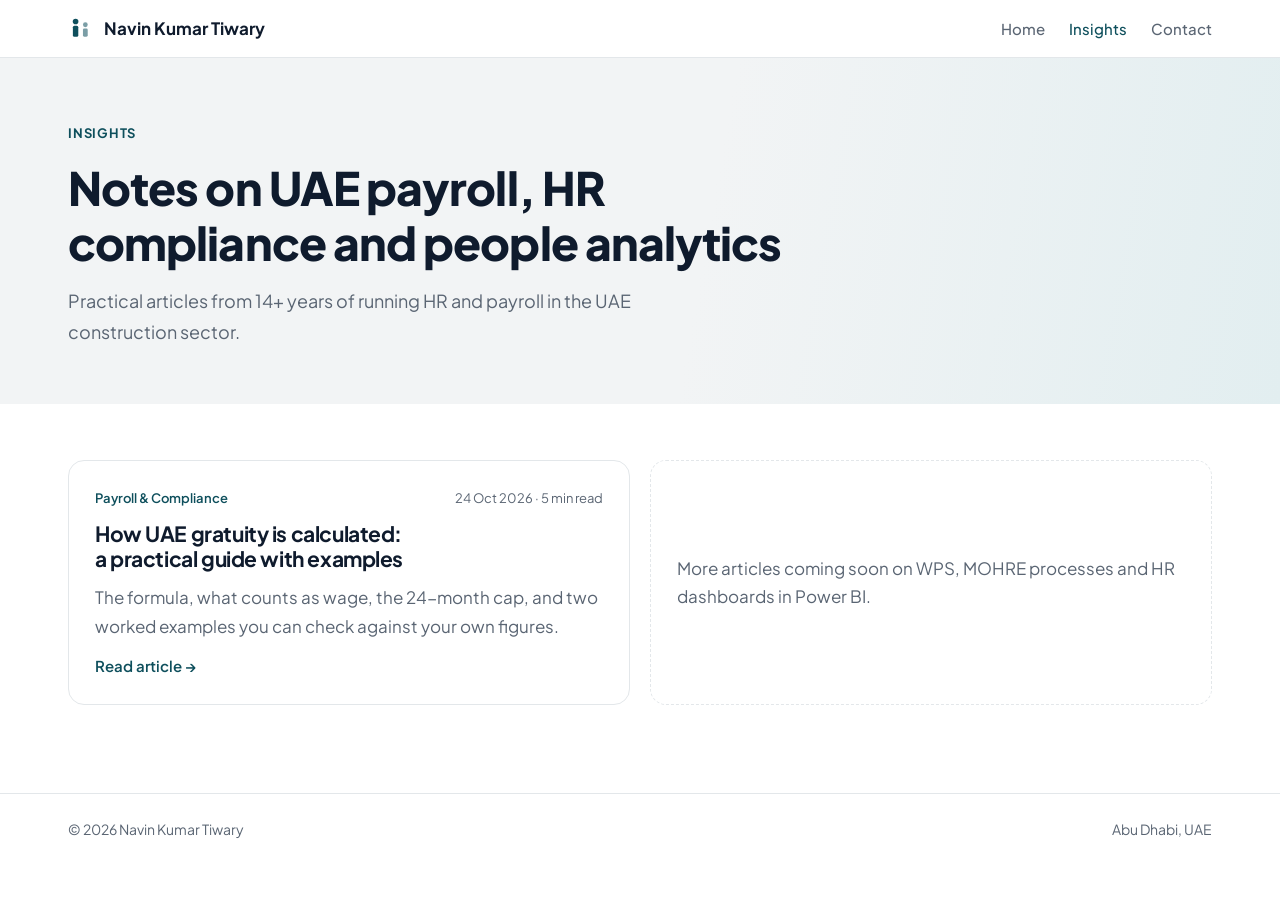
==== blog/index.html @ c8af09fb "Redesign portfolio with photo hero and light theme Co-Authored-By: Claude Opus 5.5 <noreply@anthropi" ====
<!doctype html>
<html lang="en">
<head>
<meta charset="utf-8">
<meta name="viewport" content="width=device-width, initial-scale=1, viewport-fit=cover">
<title>Insights · Navin Kumar Tiwary</title>
<meta name="description" content="Articles by Navin Kumar Tiwary on UAE payroll, HR compliance and HR analytics.">
<link rel="preconnect" href="https://fonts.googleapis.com">
<link rel="preconnect" href="https://fonts.gstatic.com" crossorigin>
<link rel="stylesheet" href="https://fonts.googleapis.com/css2?family=Plus+Jakarta+Sans:wght@400;500;600;700;800&display=swap">
<link rel="stylesheet" href="blog.css">
</head>
<body>

<header class="top">
  <div class="wrap">
    <a class="brand" href="../index.html"><svg class="lg" viewBox="0 0 24 24" fill="currentColor" aria-hidden="true"><circle cx="7" cy="6" r="2.6"/><rect x="4.5" y="10" width="5" height="10" rx="1.4"/><circle cx="16" cy="9" r="2.2" opacity=".55"/><rect x="13.8" y="12.5" width="4.4" height="7.5" rx="1.2" opacity=".55"/></svg><span class="brand-name">Navin Kumar Tiwary</span></a>
    <nav aria-label="Site">
      <a href="../index.html">Home</a>
      <a href="index.html" aria-current="page">Insights</a>
      <a href="../index.html#contact">Contact</a>
    </nav>
  </div>
</header>

<section class="pagehead">
  <div class="wrap">
    <p class="eyebrow">Insights</p>
    <h1>Notes on UAE payroll, HR compliance and people analytics</h1>
    <p class="sub">Practical articles from 14+ years of running HR and payroll in the UAE construction sector.</p>
  </div>
</section>

<main class="wrap list">

  <!-- ===== NEW POST CARD: copy this whole <a> block, paste it at the TOP of the list, and change the text and link ===== -->
  <a class="post-card" href="uae-gratuity-guide.html">
    <div class="row"><span class="cat">Payroll &amp; Compliance</span><span>24 Oct 2026 · 5 min read</span></div>
    <h2>How UAE gratuity is calculated: a practical guide with examples</h2>
    <p>The formula, what counts as wage, the 24-month cap, and two worked examples you can check against your own figures.</p>
    <span class="more">Read article →</span>
  </a>
  <!-- ===== END OF POST CARD ===== -->

  <div class="empty">More articles coming soon on WPS, MOHRE processes and HR dashboards in Power BI.</div>

</main>

<footer>
  <div class="wrap"><span>© 2026 Navin Kumar Tiwary</span><span>Abu Dhabi, UAE</span></div>
</footer>

</body>
</html>
---- blog/blog.css ----
/* Shared style for all blog pages. Same palette and font as the homepage. */
:root{
  --bg:#FFFFFF; --soft:#F2F4F5; --ink:#0F1B2D; --muted:#5A6573; --line:#E3E7EA;
  --accent:#0E4F5C; --accent-text:#0E4F5C; --accent-soft:#E2EEF0; --on-accent:#FFFFFF;
  --font:"Plus Jakarta Sans", "Segoe UI", system-ui, -apple-system, sans-serif;
  --mono:ui-monospace, Consolas, "Courier New", monospace;
}
@media (prefers-color-scheme: dark){
  :root:not([data-theme="light"]){
    --bg:#0C1317; --soft:#121C21; --ink:#E8EEF1; --muted:#9AA8B2; --line:#22303A;
    --accent:#1F7F8F; --accent-text:#6CC5D2; --accent-soft:#16292E; color-scheme:dark;
  }
}
:root[data-theme="dark"]{
  --bg:#0C1317; --soft:#121C21; --ink:#E8EEF1; --muted:#9AA8B2; --line:#22303A;
  --accent:#1F7F8F; --accent-text:#6CC5D2; --accent-soft:#16292E; color-scheme:dark;
}
*{box-sizing:border-box}
body{margin:0; background:var(--bg); color:var(--ink); font-family:var(--font); font-size:1.0625rem; line-height:1.7; -webkit-font-smoothing:antialiased}
a{color:inherit}
a:focus-visible{outline:2px solid var(--accent-text); outline-offset:3px; border-radius:6px}
h1,h2,h3{line-height:1.2; text-wrap:balance; margin:0; letter-spacing:-.02em}
.wrap{max-width:74rem; margin:0 auto; padding-left:max(20px, env(safe-area-inset-left, 0px)); padding-right:max(20px, env(safe-area-inset-right, 0px))}
.narrow{max-width:46rem}
.eyebrow{font-size:.8125rem; font-weight:700; letter-spacing:.06em; text-transform:uppercase; color:var(--accent-text); margin:0}

/* header */
.top{background:var(--bg); border-bottom:1px solid var(--line)}
.top .wrap{display:flex; align-items:center; justify-content:space-between; gap:16px; padding-block:14px}
.brand{display:flex; align-items:center; gap:10px; text-decoration:none; font-weight:700; font-size:1.0625rem}
.brand .lg{width:26px; height:26px; color:var(--accent-text)}
.top nav{display:flex; gap:24px; font-size:.9375rem; font-weight:500}
.top nav a{text-decoration:none; color:var(--muted)}
.top nav a:hover, .top nav a[aria-current]{color:var(--accent-text)}

/* page heading */
.pagehead{background:linear-gradient(100deg, var(--soft) 0%, var(--soft) 55%, var(--accent-soft) 100%)}
.pagehead .wrap{padding-block:64px 56px; display:flex; flex-direction:column; gap:16px}
.pagehead h1{font-size:clamp(2rem, 5vw, 2.875rem); font-weight:800}
.pagehead p.sub{color:var(--muted); font-size:1.125rem; max-width:40rem; margin:0}
.meta{display:flex; flex-wrap:wrap; gap:8px 18px; font-size:.875rem; color:var(--muted)}
.crumb{font-size:.875rem; color:var(--muted); margin:0}
.crumb a{color:var(--accent-text); font-weight:600; text-decoration:none}
.pagehead .eyebrow{color:var(--accent-text)}

/* blog list */
.list{padding-block:56px 88px; display:grid; grid-template-columns:repeat(2, minmax(0,1fr)); gap:20px}
.post-card{background:var(--bg); border:1px solid var(--line); border-radius:16px; padding:26px; display:flex; flex-direction:column; gap:12px; text-decoration:none; transition:box-shadow .2s}
.post-card:hover{box-shadow:0 14px 36px -14px rgba(15,27,45,.2)}
.post-card .row{display:flex; justify-content:space-between; gap:12px; flex-wrap:wrap; font-size:.8125rem; color:var(--muted)}
.post-card .cat{color:var(--accent-text); font-weight:600}
.post-card h2{font-size:1.3125rem; font-weight:700}
.post-card p{margin:0; color:var(--muted)}
.post-card .more{color:var(--accent-text); font-weight:600; font-size:.9375rem}
.empty{border:1px dashed var(--line); border-radius:16px; padding:26px; color:var(--muted); display:flex; align-items:center}

/* article */
article.post{padding-block:56px 40px}
.post p{margin:0 0 1.15em}
.post h2{font-size:1.5rem; font-weight:800; margin:2em 0 .7em}
.post h3{font-size:1.1875rem; font-weight:700; margin:1.6em 0 .5em}
.post ul, .post ol{padding-left:1.3em; margin:0 0 1.2em}
.post li{margin-bottom:.45em}
.post strong{font-weight:700}
.lead{font-size:1.1875rem; color:var(--muted)}
.callout{background:var(--accent-soft); border-radius:14px; padding:20px 22px; margin:1.6em 0}
.callout ul:last-child, .callout p:last-child{margin-bottom:0}
.callout .eyebrow{margin-bottom:8px}
.formula{font-family:var(--mono); font-size:.9375rem; background:var(--soft); border:1px solid var(--line); border-radius:10px; padding:14px 16px; margin:0 0 1.2em; overflow-x:auto; white-space:nowrap}
.tablewrap{overflow-x:auto; margin:0 0 1.4em; border:1px solid var(--line); border-radius:12px}
table{border-collapse:collapse; width:100%; background:var(--bg); font-size:.9688rem}
th, td{padding:11px 14px; text-align:left; border-bottom:1px solid var(--line); white-space:nowrap}
th{font-size:.75rem; letter-spacing:.06em; text-transform:uppercase; color:var(--muted); font-weight:600; background:var(--soft)}
td.num, th.num{text-align:right; font-variant-numeric:tabular-nums}
tr:last-child td{border-bottom:0}
tr.total td{font-weight:700}
.note{font-size:.9375rem; color:var(--muted)}

.author{margin:40px 0 72px; padding:24px; border:1px solid var(--line); border-radius:16px; background:var(--soft); display:flex; gap:18px; align-items:center}
.author .avatar{width:56px; height:56px; flex:none; border-radius:50%; object-fit:cover}
.author b{font-size:1.0625rem}
.author p{margin:2px 0 0; color:var(--muted); font-size:.9375rem}
.author a{color:var(--accent-text); font-weight:600}

footer{border-top:1px solid var(--line); color:var(--muted); font-size:.875rem}
footer .wrap{padding-block:24px; display:flex; justify-content:space-between; gap:12px; flex-wrap:wrap}
footer a{color:var(--accent-text); text-decoration:none; font-weight:600}

@media (max-width: 700px){
  .list{grid-template-columns:1fr}
  .top nav{gap:14px}
  .author{flex-direction:column; align-items:flex-start}
}
@media (max-width: 440px){ .brand span, .brand{font-size:.9375rem} }
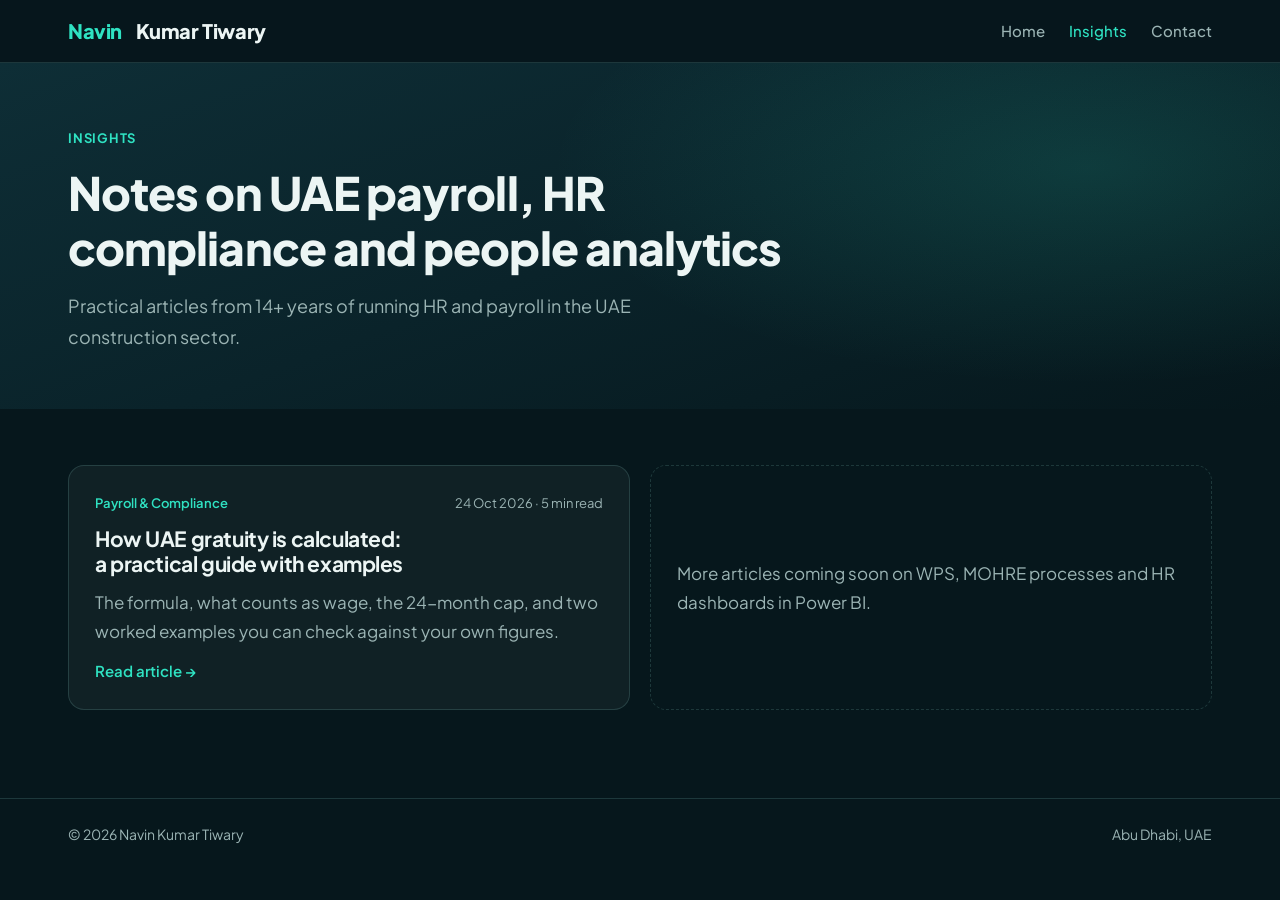
==== commit bdef86a8: "Redesign portfolio in dark teal style with cut-out portrait hero Co-Authored-By: Claude Opus 5.5 <no" ====
--- a/blog/index.html
+++ b/blog/index.html
@@ -14,7 +14,7 @@
 
 <header class="top">
   <div class="wrap">
-    <a class="brand" href="../index.html"><svg class="lg" viewBox="0 0 24 24" fill="currentColor" aria-hidden="true"><circle cx="7" cy="6" r="2.6"/><rect x="4.5" y="10" width="5" height="10" rx="1.4"/><circle cx="16" cy="9" r="2.2" opacity=".55"/><rect x="13.8" y="12.5" width="4.4" height="7.5" rx="1.2" opacity=".55"/></svg><span class="brand-name">Navin Kumar Tiwary</span></a>
+    <a class="brand" href="../index.html"><span class="mint">Navin</span>&nbsp;Kumar Tiwary</a>
     <nav aria-label="Site">
       <a href="../index.html">Home</a>
       <a href="index.html" aria-current="page">Insights</a>
--- a/blog/blog.css
+++ b/blog/blog.css
@@ -1,19 +1,10 @@
 /* Shared style for all blog pages. Same palette and font as the homepage. */
 :root{
-  --bg:#FFFFFF; --soft:#F2F4F5; --ink:#0F1B2D; --muted:#5A6573; --line:#E3E7EA;
-  --accent:#0E4F5C; --accent-text:#0E4F5C; --accent-soft:#E2EEF0; --on-accent:#FFFFFF;
+  --bg:#06171C; --soft:#0B252D; --ink:#ECF5F4; --muted:#9BB4B4; --line:rgba(150,230,215,.16);
+  --accent:#2FE2C2; --accent-text:#2FE2C2; --accent-soft:#0E2E36; --on-accent:#03231E;
   --font:"Plus Jakarta Sans", "Segoe UI", system-ui, -apple-system, sans-serif;
   --mono:ui-monospace, Consolas, "Courier New", monospace;
-}
-@media (prefers-color-scheme: dark){
-  :root:not([data-theme="light"]){
-    --bg:#0C1317; --soft:#121C21; --ink:#E8EEF1; --muted:#9AA8B2; --line:#22303A;
-    --accent:#1F7F8F; --accent-text:#6CC5D2; --accent-soft:#16292E; color-scheme:dark;
-  }
-}
-:root[data-theme="dark"]{
-  --bg:#0C1317; --soft:#121C21; --ink:#E8EEF1; --muted:#9AA8B2; --line:#22303A;
-  --accent:#1F7F8F; --accent-text:#6CC5D2; --accent-soft:#16292E; color-scheme:dark;
+  color-scheme:dark;
 }
 *{box-sizing:border-box}
 body{margin:0; background:var(--bg); color:var(--ink); font-family:var(--font); font-size:1.0625rem; line-height:1.7; -webkit-font-smoothing:antialiased}
@@ -25,7 +16,7 @@
 .eyebrow{font-size:.8125rem; font-weight:700; letter-spacing:.06em; text-transform:uppercase; color:var(--accent-text); margin:0}
 
 /* header */
-.top{background:var(--bg); border-bottom:1px solid var(--line)}
+.top{background:rgba(6,23,28,.9); border-bottom:1px solid var(--line)}
 .top .wrap{display:flex; align-items:center; justify-content:space-between; gap:16px; padding-block:14px}
 .brand{display:flex; align-items:center; gap:10px; text-decoration:none; font-weight:700; font-size:1.0625rem}
 .brand .lg{width:26px; height:26px; color:var(--accent-text)}
@@ -34,7 +25,7 @@
 .top nav a:hover, .top nav a[aria-current]{color:var(--accent-text)}
 
 /* page heading */
-.pagehead{background:linear-gradient(100deg, var(--soft) 0%, var(--soft) 55%, var(--accent-soft) 100%)}
+.pagehead{background:radial-gradient(ellipse 60% 90% at 85% 30%, rgba(47,226,194,.14), transparent 70%), linear-gradient(160deg, #0E2E36, #0A232A 50%, var(--bg))}
 .pagehead .wrap{padding-block:64px 56px; display:flex; flex-direction:column; gap:16px}
 .pagehead h1{font-size:clamp(2rem, 5vw, 2.875rem); font-weight:800}
 .pagehead p.sub{color:var(--muted); font-size:1.125rem; max-width:40rem; margin:0}
@@ -45,8 +36,8 @@
 
 /* blog list */
 .list{padding-block:56px 88px; display:grid; grid-template-columns:repeat(2, minmax(0,1fr)); gap:20px}
-.post-card{background:var(--bg); border:1px solid var(--line); border-radius:16px; padding:26px; display:flex; flex-direction:column; gap:12px; text-decoration:none; transition:box-shadow .2s}
-.post-card:hover{box-shadow:0 14px 36px -14px rgba(15,27,45,.2)}
+.post-card{background:rgba(255,255,255,.045); border:1px solid var(--line); border-radius:16px; padding:26px; display:flex; flex-direction:column; gap:12px; text-decoration:none; transition:box-shadow .2s}
+.post-card:hover{border-color:rgba(47,226,194,.5)}
 .post-card .row{display:flex; justify-content:space-between; gap:12px; flex-wrap:wrap; font-size:.8125rem; color:var(--muted)}
 .post-card .cat{color:var(--accent-text); font-weight:600}
 .post-card h2{font-size:1.3125rem; font-weight:700}
@@ -92,3 +83,7 @@
   .author{flex-direction:column; align-items:flex-start}
 }
 @media (max-width: 440px){ .brand span, .brand{font-size:.9375rem} }
+
+.brand{font-weight:800; font-size:1.25rem; letter-spacing:-.02em}
+.brand .mint{color:var(--accent-text)}
+.top nav a[aria-current]{color:var(--accent-text)}
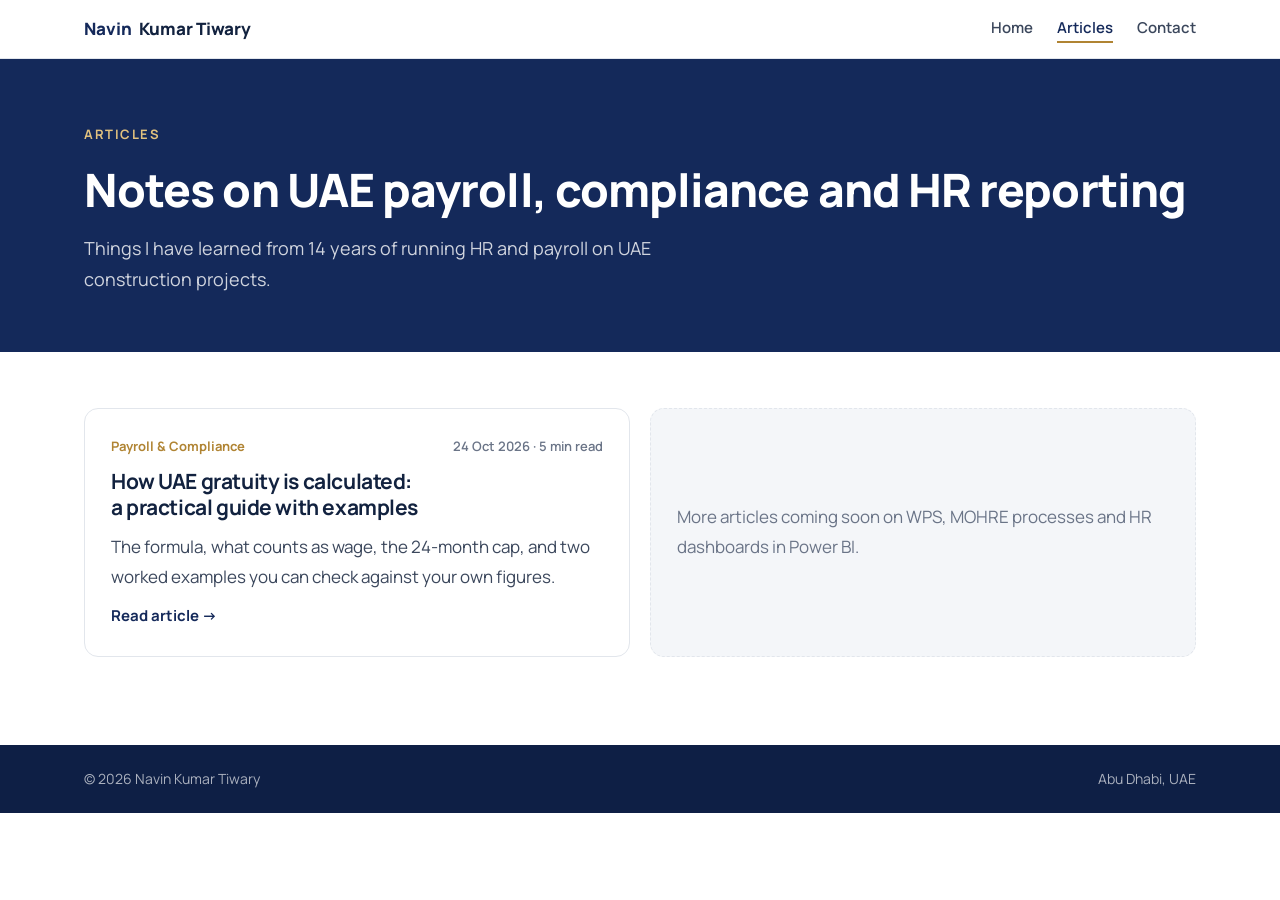
==== commit 993730fa: "Redesign portfolio in navy and white with new headshot and rewritten copy Co-Authored-By: Claude Opu" ====
--- a/blog/index.html
+++ b/blog/index.html
@@ -3,11 +3,11 @@
 <head>
 <meta charset="utf-8">
 <meta name="viewport" content="width=device-width, initial-scale=1, viewport-fit=cover">
-<title>Insights · Navin Kumar Tiwary</title>
+<title>Articles · Navin Kumar Tiwary</title>
 <meta name="description" content="Articles by Navin Kumar Tiwary on UAE payroll, HR compliance and HR analytics.">
 <link rel="preconnect" href="https://fonts.googleapis.com">
 <link rel="preconnect" href="https://fonts.gstatic.com" crossorigin>
-<link rel="stylesheet" href="https://fonts.googleapis.com/css2?family=Plus+Jakarta+Sans:wght@400;500;600;700;800&display=swap">
+<link rel="stylesheet" href="https://fonts.googleapis.com/css2?family=Manrope:wght@400;500;600;700;800&display=swap">
 <link rel="stylesheet" href="blog.css">
 </head>
 <body>
@@ -17,7 +17,7 @@
     <a class="brand" href="../index.html"><span class="mint">Navin</span>&nbsp;Kumar Tiwary</a>
     <nav aria-label="Site">
       <a href="../index.html">Home</a>
-      <a href="index.html" aria-current="page">Insights</a>
+      <a href="index.html" aria-current="page">Articles</a>
       <a href="../index.html#contact">Contact</a>
     </nav>
   </div>
@@ -25,9 +25,9 @@
 
 <section class="pagehead">
   <div class="wrap">
-    <p class="eyebrow">Insights</p>
-    <h1>Notes on UAE payroll, HR compliance and people analytics</h1>
-    <p class="sub">Practical articles from 14+ years of running HR and payroll in the UAE construction sector.</p>
+    <p class="eyebrow">Articles</p>
+    <h1>Notes on UAE payroll, compliance and HR reporting</h1>
+    <p class="sub">Things I have learned from 14 years of running HR and payroll on UAE construction projects.</p>
   </div>
 </section>
 
--- a/blog/blog.css
+++ b/blog/blog.css
@@ -1,49 +1,51 @@
-/* Shared style for all blog pages. Same palette and font as the homepage. */
+/* Shared style for all blog pages. Same navy & white look as the homepage. */
 :root{
-  --bg:#06171C; --soft:#0B252D; --ink:#ECF5F4; --muted:#9BB4B4; --line:rgba(150,230,215,.16);
-  --accent:#2FE2C2; --accent-text:#2FE2C2; --accent-soft:#0E2E36; --on-accent:#03231E;
-  --font:"Plus Jakarta Sans", "Segoe UI", system-ui, -apple-system, sans-serif;
+  --bg:#FFFFFF; --soft:#F4F6F9; --ink:#12223F; --text:#3B475C; --muted:#6A7487; --line:#E2E6EC;
+  --navy:#14295A; --gold:#B08433; --gold-soft:#F6EEDF;
+  --accent:#14295A; --accent-text:#14295A; --accent-soft:#F6EEDF; --on-accent:#FFFFFF;
+  --font:"Manrope", "Segoe UI", system-ui, -apple-system, sans-serif;
   --mono:ui-monospace, Consolas, "Courier New", monospace;
-  color-scheme:dark;
+  color-scheme:light;
 }
 *{box-sizing:border-box}
-body{margin:0; background:var(--bg); color:var(--ink); font-family:var(--font); font-size:1.0625rem; line-height:1.7; -webkit-font-smoothing:antialiased}
+body{margin:0; background:var(--bg); color:var(--text); font-family:var(--font); font-size:1.0625rem; line-height:1.75; -webkit-font-smoothing:antialiased}
 a{color:inherit}
-a:focus-visible{outline:2px solid var(--accent-text); outline-offset:3px; border-radius:6px}
-h1,h2,h3{line-height:1.2; text-wrap:balance; margin:0; letter-spacing:-.02em}
-.wrap{max-width:74rem; margin:0 auto; padding-left:max(20px, env(safe-area-inset-left, 0px)); padding-right:max(20px, env(safe-area-inset-right, 0px))}
+a:focus-visible{outline:2px solid var(--gold); outline-offset:3px; border-radius:6px}
+h1,h2,h3{line-height:1.2; text-wrap:balance; margin:0; letter-spacing:-.02em; color:var(--ink)}
+.wrap{max-width:72rem; margin:0 auto; padding-left:max(20px, env(safe-area-inset-left, 0px)); padding-right:max(20px, env(safe-area-inset-right, 0px))}
 .narrow{max-width:46rem}
-.eyebrow{font-size:.8125rem; font-weight:700; letter-spacing:.06em; text-transform:uppercase; color:var(--accent-text); margin:0}
+.eyebrow{font-size:.8125rem; font-weight:700; letter-spacing:.12em; text-transform:uppercase; color:var(--gold); margin:0}
 
 /* header */
-.top{background:rgba(6,23,28,.9); border-bottom:1px solid var(--line)}
+.top{background:#fff; border-bottom:1px solid var(--line)}
 .top .wrap{display:flex; align-items:center; justify-content:space-between; gap:16px; padding-block:14px}
-.brand{display:flex; align-items:center; gap:10px; text-decoration:none; font-weight:700; font-size:1.0625rem}
-.brand .lg{width:26px; height:26px; color:var(--accent-text)}
-.top nav{display:flex; gap:24px; font-size:.9375rem; font-weight:500}
-.top nav a{text-decoration:none; color:var(--muted)}
-.top nav a:hover, .top nav a[aria-current]{color:var(--accent-text)}
+.brand{display:flex; align-items:center; gap:4px; text-decoration:none; font-weight:800; font-size:1.0625rem; color:var(--ink)}
+.brand .mint{color:var(--navy)}
+.top nav{display:flex; gap:24px; font-size:.9375rem; font-weight:600}
+.top nav a{text-decoration:none; color:var(--text)}
+.top nav a:hover, .top nav a[aria-current]{color:var(--navy)}
+.top nav a[aria-current]{border-bottom:2px solid var(--gold)}
 
 /* page heading */
-.pagehead{background:radial-gradient(ellipse 60% 90% at 85% 30%, rgba(47,226,194,.14), transparent 70%), linear-gradient(160deg, #0E2E36, #0A232A 50%, var(--bg))}
+.pagehead{background:var(--navy); color:#fff}
 .pagehead .wrap{padding-block:64px 56px; display:flex; flex-direction:column; gap:16px}
-.pagehead h1{font-size:clamp(2rem, 5vw, 2.875rem); font-weight:800}
-.pagehead p.sub{color:var(--muted); font-size:1.125rem; max-width:40rem; margin:0}
-.meta{display:flex; flex-wrap:wrap; gap:8px 18px; font-size:.875rem; color:var(--muted)}
-.crumb{font-size:.875rem; color:var(--muted); margin:0}
-.crumb a{color:var(--accent-text); font-weight:600; text-decoration:none}
-.pagehead .eyebrow{color:var(--accent-text)}
+.pagehead h1{font-size:clamp(2rem, 5vw, 2.875rem); font-weight:800; color:#fff}
+.pagehead p.sub{color:rgba(255,255,255,.8); font-size:1.125rem; max-width:40rem; margin:0}
+.pagehead .eyebrow{color:#E2C27F}
+.meta{display:flex; flex-wrap:wrap; gap:8px 18px; font-size:.875rem; color:rgba(255,255,255,.7)}
+.crumb{font-size:.875rem; color:rgba(255,255,255,.7); margin:0}
+.crumb a{color:#E2C27F; font-weight:700; text-decoration:none}
 
 /* blog list */
 .list{padding-block:56px 88px; display:grid; grid-template-columns:repeat(2, minmax(0,1fr)); gap:20px}
-.post-card{background:rgba(255,255,255,.045); border:1px solid var(--line); border-radius:16px; padding:26px; display:flex; flex-direction:column; gap:12px; text-decoration:none; transition:box-shadow .2s}
-.post-card:hover{border-color:rgba(47,226,194,.5)}
-.post-card .row{display:flex; justify-content:space-between; gap:12px; flex-wrap:wrap; font-size:.8125rem; color:var(--muted)}
-.post-card .cat{color:var(--accent-text); font-weight:600}
+.post-card{background:#fff; border:1px solid var(--line); border-radius:14px; padding:26px; display:flex; flex-direction:column; gap:12px; text-decoration:none; transition:box-shadow .2s}
+.post-card:hover{box-shadow:0 18px 40px -22px rgba(18,34,63,.3)}
+.post-card .row{display:flex; justify-content:space-between; gap:12px; flex-wrap:wrap; font-size:.8125rem; color:var(--muted); font-weight:600}
+.post-card .cat{color:var(--gold); font-weight:700}
 .post-card h2{font-size:1.3125rem; font-weight:700}
-.post-card p{margin:0; color:var(--muted)}
-.post-card .more{color:var(--accent-text); font-weight:600; font-size:.9375rem}
-.empty{border:1px dashed var(--line); border-radius:16px; padding:26px; color:var(--muted); display:flex; align-items:center}
+.post-card p{margin:0; color:var(--text)}
+.post-card .more{color:var(--navy); font-weight:700; font-size:.9375rem}
+.empty{border:1px dashed var(--line); border-radius:14px; padding:26px; color:var(--muted); display:flex; align-items:center; background:var(--soft)}
 
 /* article */
 article.post{padding-block:56px 40px}
@@ -52,38 +54,34 @@
 .post h3{font-size:1.1875rem; font-weight:700; margin:1.6em 0 .5em}
 .post ul, .post ol{padding-left:1.3em; margin:0 0 1.2em}
 .post li{margin-bottom:.45em}
-.post strong{font-weight:700}
+.post li::marker{color:var(--gold)}
+.post strong{font-weight:700; color:var(--ink)}
 .lead{font-size:1.1875rem; color:var(--muted)}
-.callout{background:var(--accent-soft); border-radius:14px; padding:20px 22px; margin:1.6em 0}
+.callout{background:var(--gold-soft); border-left:3px solid var(--gold); border-radius:10px; padding:20px 22px; margin:1.6em 0}
 .callout ul:last-child, .callout p:last-child{margin-bottom:0}
 .callout .eyebrow{margin-bottom:8px}
-.formula{font-family:var(--mono); font-size:.9375rem; background:var(--soft); border:1px solid var(--line); border-radius:10px; padding:14px 16px; margin:0 0 1.2em; overflow-x:auto; white-space:nowrap}
+.formula{font-family:var(--mono); font-size:.9375rem; background:var(--soft); border:1px solid var(--line); border-radius:10px; padding:14px 16px; margin:0 0 1.2em; overflow-x:auto; white-space:nowrap; color:var(--ink)}
 .tablewrap{overflow-x:auto; margin:0 0 1.4em; border:1px solid var(--line); border-radius:12px}
-table{border-collapse:collapse; width:100%; background:var(--bg); font-size:.9688rem}
+table{border-collapse:collapse; width:100%; background:#fff; font-size:.9688rem}
 th, td{padding:11px 14px; text-align:left; border-bottom:1px solid var(--line); white-space:nowrap}
-th{font-size:.75rem; letter-spacing:.06em; text-transform:uppercase; color:var(--muted); font-weight:600; background:var(--soft)}
+th{font-size:.75rem; letter-spacing:.06em; text-transform:uppercase; color:var(--muted); font-weight:700; background:var(--soft)}
 td.num, th.num{text-align:right; font-variant-numeric:tabular-nums}
 tr:last-child td{border-bottom:0}
-tr.total td{font-weight:700}
+tr.total td{font-weight:800; color:var(--ink)}
 .note{font-size:.9375rem; color:var(--muted)}
 
-.author{margin:40px 0 72px; padding:24px; border:1px solid var(--line); border-radius:16px; background:var(--soft); display:flex; gap:18px; align-items:center}
-.author .avatar{width:56px; height:56px; flex:none; border-radius:50%; object-fit:cover}
-.author b{font-size:1.0625rem}
+.author{margin:40px 0 72px; padding:24px; border:1px solid var(--line); border-radius:14px; background:var(--soft); display:flex; gap:18px; align-items:center}
+.author .avatar{width:60px; height:60px; flex:none; border-radius:50%; object-fit:cover}
+.author b{font-size:1.0625rem; color:var(--ink)}
 .author p{margin:2px 0 0; color:var(--muted); font-size:.9375rem}
-.author a{color:var(--accent-text); font-weight:600}
+.author a{color:var(--navy); font-weight:700}
 
-footer{border-top:1px solid var(--line); color:var(--muted); font-size:.875rem}
-footer .wrap{padding-block:24px; display:flex; justify-content:space-between; gap:12px; flex-wrap:wrap}
-footer a{color:var(--accent-text); text-decoration:none; font-weight:600}
+footer{background:#0E1F45; color:rgba(255,255,255,.65); font-size:.875rem}
+footer .wrap{padding-block:22px; display:flex; justify-content:space-between; gap:12px; flex-wrap:wrap}
+footer a{color:#E2C27F; text-decoration:none; font-weight:700}
 
 @media (max-width: 700px){
   .list{grid-template-columns:1fr}
   .top nav{gap:14px}
   .author{flex-direction:column; align-items:flex-start}
 }
-@media (max-width: 440px){ .brand span, .brand{font-size:.9375rem} }
-
-.brand{font-weight:800; font-size:1.25rem; letter-spacing:-.02em}
-.brand .mint{color:var(--accent-text)}
-.top nav a[aria-current]{color:var(--accent-text)}
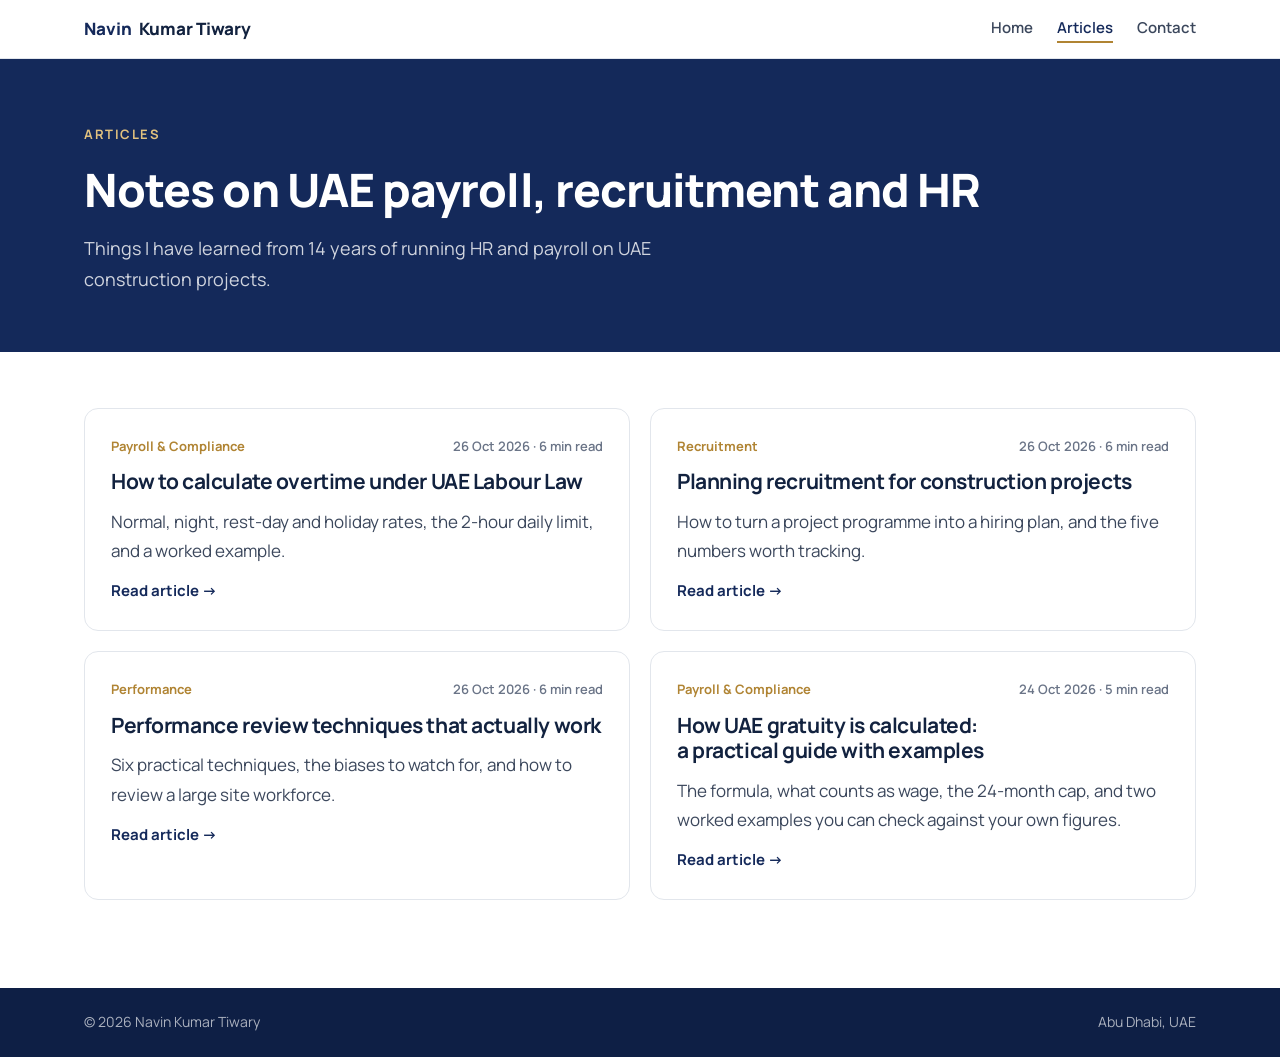
==== commit f7d1474a: "Add real figures, measured case study result and three new articles Co-Authored-By: Claude Opus 5.5 " ====
--- a/blog/index.html
+++ b/blog/index.html
@@ -4,7 +4,7 @@
 <meta charset="utf-8">
 <meta name="viewport" content="width=device-width, initial-scale=1, viewport-fit=cover">
 <title>Articles · Navin Kumar Tiwary</title>
-<meta name="description" content="Articles by Navin Kumar Tiwary on UAE payroll, HR compliance and HR analytics.">
+<meta name="description" content="Articles by Navin Kumar Tiwary on UAE payroll, recruitment, performance and HR compliance.">
 <link rel="preconnect" href="https://fonts.googleapis.com">
 <link rel="preconnect" href="https://fonts.gstatic.com" crossorigin>
 <link rel="stylesheet" href="https://fonts.googleapis.com/css2?family=Manrope:wght@400;500;600;700;800&display=swap">
@@ -26,23 +26,42 @@
 <section class="pagehead">
   <div class="wrap">
     <p class="eyebrow">Articles</p>
-    <h1>Notes on UAE payroll, compliance and HR reporting</h1>
+    <h1>Notes on UAE payroll, recruitment and HR</h1>
     <p class="sub">Things I have learned from 14 years of running HR and payroll on UAE construction projects.</p>
   </div>
 </section>
 
 <main class="wrap list">
 
-  <!-- ===== NEW POST CARD: copy this whole <a> block, paste it at the TOP of the list, and change the text and link ===== -->
+  <!-- ===== NEW POST CARD: copy one whole <a> block, paste it at the TOP of the list, and change the text and link ===== -->
+  <a class="post-card" href="uae-overtime-calculation.html">
+    <div class="row"><span class="cat">Payroll &amp; Compliance</span><span>26 Oct 2026 · 6 min read</span></div>
+    <h2>How to calculate overtime under UAE Labour Law</h2>
+    <p>Normal, night, rest-day and holiday rates, the 2-hour daily limit, and a worked example.</p>
+    <span class="more">Read article →</span>
+  </a>
+  <!-- ===== END OF POST CARD ===== -->
+
+  <a class="post-card" href="recruitment-planning-construction.html">
+    <div class="row"><span class="cat">Recruitment</span><span>26 Oct 2026 · 6 min read</span></div>
+    <h2>Planning recruitment for construction projects</h2>
+    <p>How to turn a project programme into a hiring plan, and the five numbers worth tracking.</p>
+    <span class="more">Read article →</span>
+  </a>
+
+  <a class="post-card" href="performance-review-techniques.html">
+    <div class="row"><span class="cat">Performance</span><span>26 Oct 2026 · 6 min read</span></div>
+    <h2>Performance review techniques that actually work</h2>
+    <p>Six practical techniques, the biases to watch for, and how to review a large site workforce.</p>
+    <span class="more">Read article →</span>
+  </a>
+
   <a class="post-card" href="uae-gratuity-guide.html">
     <div class="row"><span class="cat">Payroll &amp; Compliance</span><span>24 Oct 2026 · 5 min read</span></div>
     <h2>How UAE gratuity is calculated: a practical guide with examples</h2>
     <p>The formula, what counts as wage, the 24-month cap, and two worked examples you can check against your own figures.</p>
     <span class="more">Read article →</span>
   </a>
-  <!-- ===== END OF POST CARD ===== -->
-
-  <div class="empty">More articles coming soon on WPS, MOHRE processes and HR dashboards in Power BI.</div>
 
 </main>
 
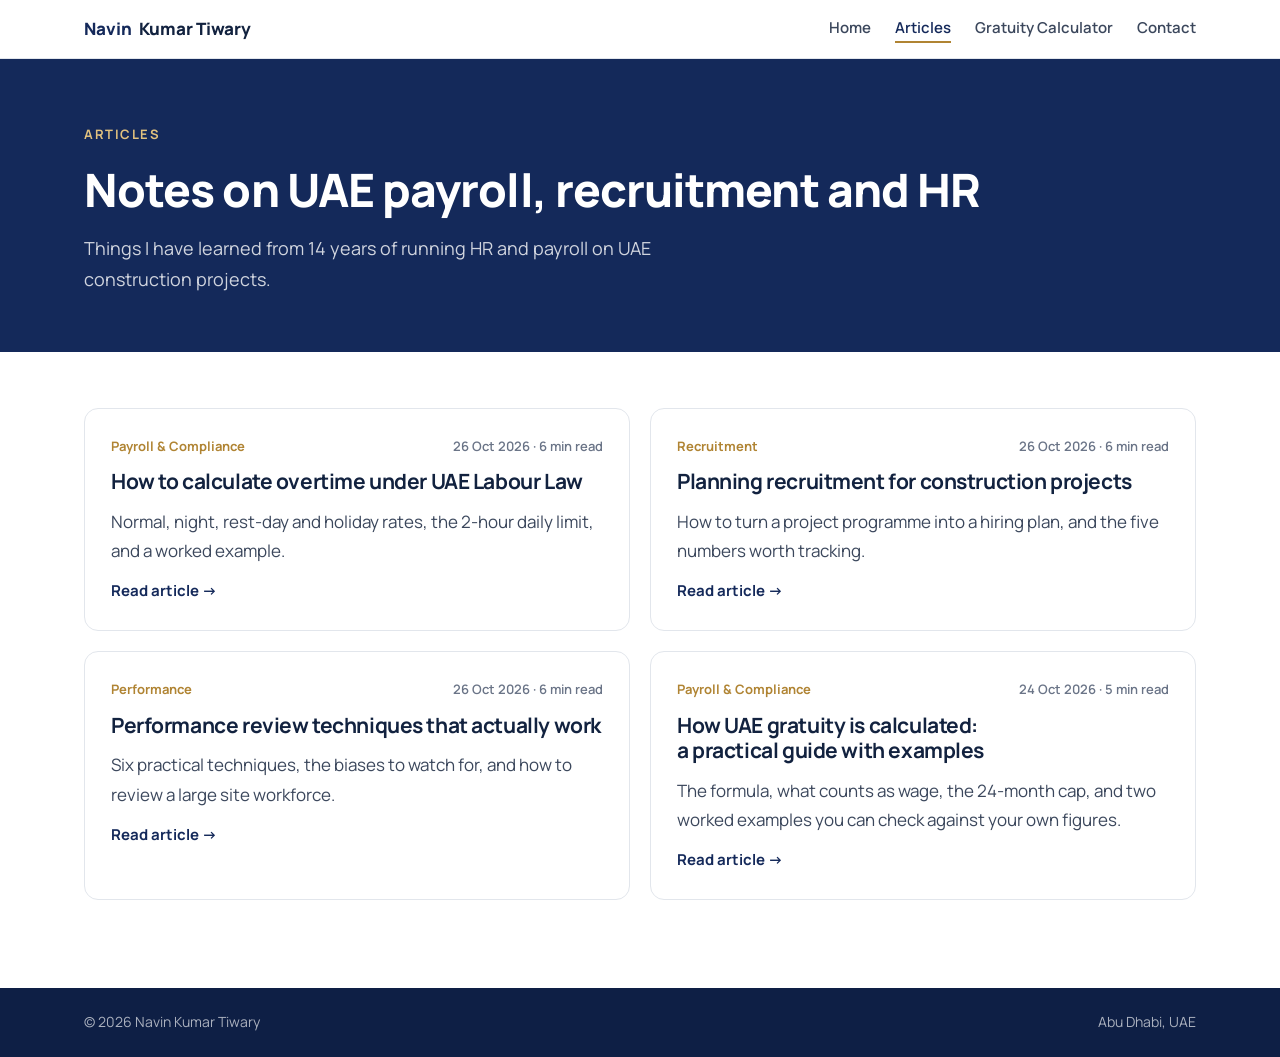
==== commit a3a0ed05: "Add UAE gratuity calculator page and menu tab Co-Authored-By: Claude Opus 5.5 <noreply@anthropic.com" ====
--- a/blog/index.html
+++ b/blog/index.html
@@ -18,6 +18,7 @@
     <nav aria-label="Site">
       <a href="../index.html">Home</a>
       <a href="index.html" aria-current="page">Articles</a>
+      <a href="../tools/gratuity-calculator.html">Gratuity Calculator</a>
       <a href="../index.html#contact">Contact</a>
     </nav>
   </div>
--- a/blog/blog.css
+++ b/blog/blog.css
@@ -85,3 +85,5 @@
   .top nav{gap:14px}
   .author{flex-direction:column; align-items:flex-start}
 }
+
+@media (max-width: 520px){ .top .wrap{flex-wrap:wrap; row-gap:8px} .top nav{gap:12px; flex-wrap:wrap} }
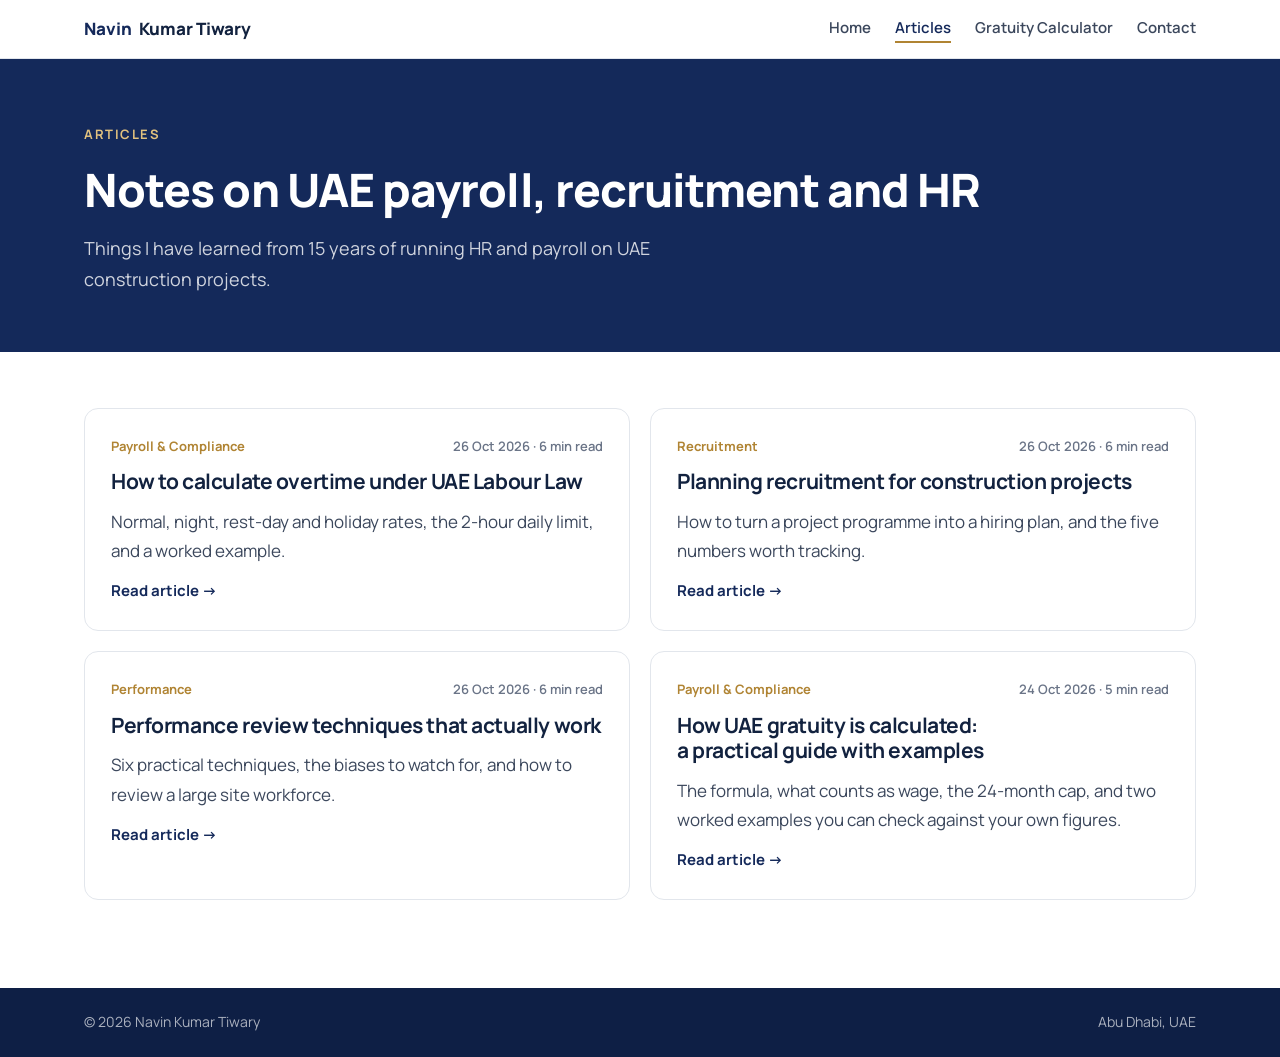
==== commit 0ca4ddff: "Show tenure per role and auto-update total experience monthly Co-Authored-By: Claude Opus 5.5 <norep" ====
--- a/blog/index.html
+++ b/blog/index.html
@@ -28,7 +28,7 @@
   <div class="wrap">
     <p class="eyebrow">Articles</p>
     <h1>Notes on UAE payroll, recruitment and HR</h1>
-    <p class="sub">Things I have learned from 14 years of running HR and payroll on UAE construction projects.</p>
+    <p class="sub">Things I have learned from <span data-exp="years">14</span> years of running HR and payroll on UAE construction projects.</p>
   </div>
 </section>
 
@@ -70,5 +70,6 @@
   <div class="wrap"><span>© 2026 Navin Kumar Tiwary</span><span>Abu Dhabi, UAE</span></div>
 </footer>
 
+<script src="../assets/experience.js"></script>
 </body>
 </html>
--- a/blog/blog.css
+++ b/blog/blog.css
@@ -87,3 +87,7 @@
 }
 
 @media (max-width: 520px){ .top .wrap{flex-wrap:wrap; row-gap:8px} .top nav{gap:12px; flex-wrap:wrap} }
+
+.sources{padding-left:1.2em}
+.sources li{margin-bottom:.6em; font-size:.9688rem}
+.sources a{color:var(--navy); font-weight:700}
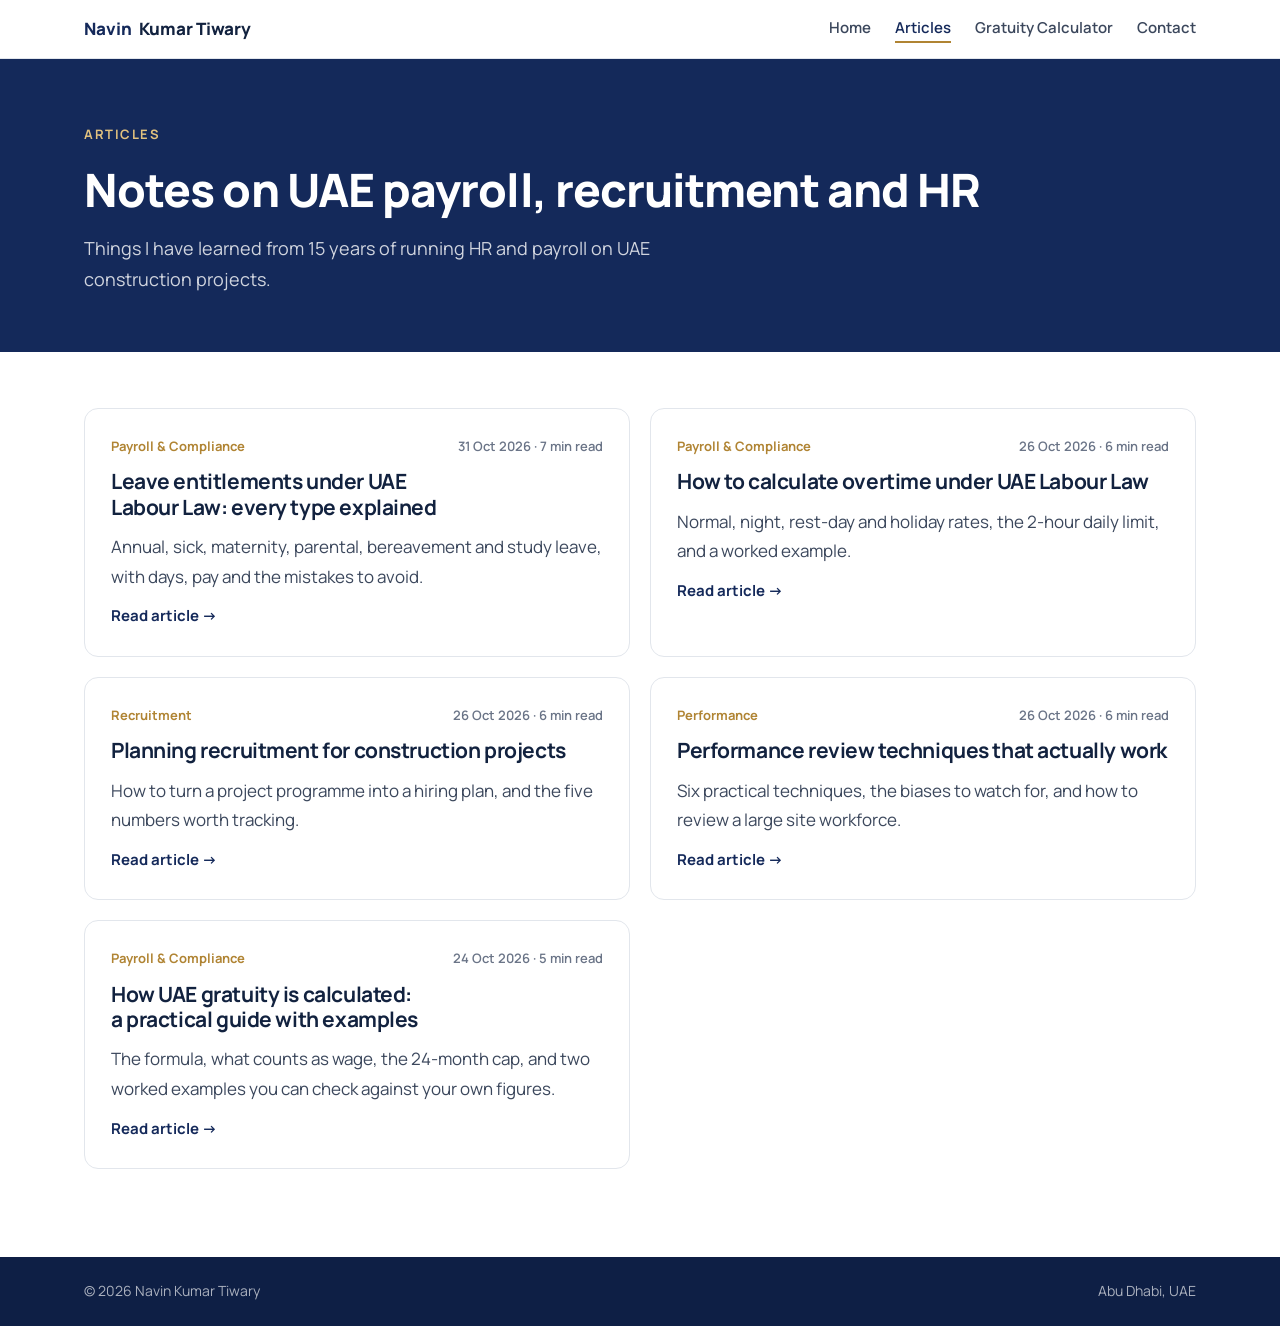
==== commit c211fe72: "Add article on UAE leave entitlements Co-Authored-By: Claude Opus 5.5 <noreply@anthropic.com> Claude" ====
--- a/blog/index.html
+++ b/blog/index.html
@@ -35,6 +35,13 @@
 <main class="wrap list">
 
   <!-- ===== NEW POST CARD: copy one whole <a> block, paste it at the TOP of the list, and change the text and link ===== -->
+  <a class="post-card" href="uae-leave-entitlements.html">
+    <div class="row"><span class="cat">Payroll &amp; Compliance</span><span>31 Oct 2026 · 7 min read</span></div>
+    <h2>Leave entitlements under UAE Labour Law: every type explained</h2>
+    <p>Annual, sick, maternity, parental, bereavement and study leave, with days, pay and the mistakes to avoid.</p>
+    <span class="more">Read article →</span>
+  </a>
+
   <a class="post-card" href="uae-overtime-calculation.html">
     <div class="row"><span class="cat">Payroll &amp; Compliance</span><span>26 Oct 2026 · 6 min read</span></div>
     <h2>How to calculate overtime under UAE Labour Law</h2>
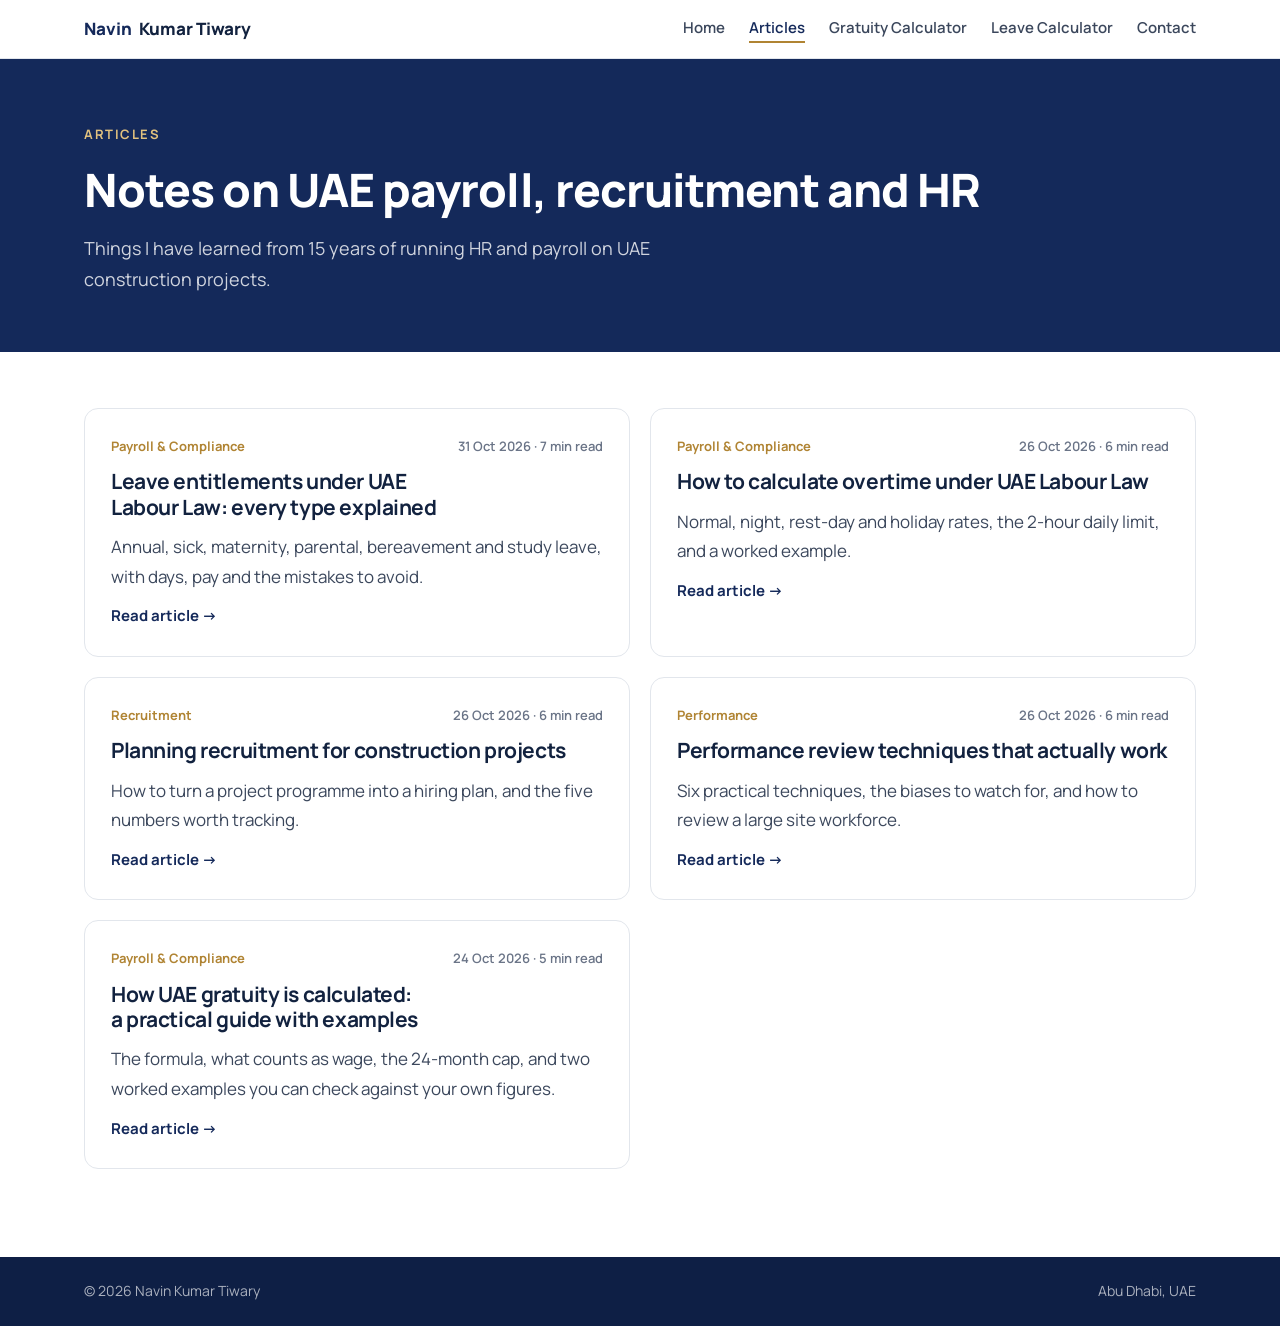
==== commit 12a566a8: "Add UAE leave calculator and menu tab Co-Authored-By: Claude Opus 5.5 <noreply@anthropic.com> Claude" ====
--- a/blog/index.html
+++ b/blog/index.html
@@ -19,6 +19,7 @@
       <a href="../index.html">Home</a>
       <a href="index.html" aria-current="page">Articles</a>
       <a href="../tools/gratuity-calculator.html">Gratuity Calculator</a>
+      <a href="../tools/leave-calculator.html">Leave Calculator</a>
       <a href="../index.html#contact">Contact</a>
     </nav>
   </div>
